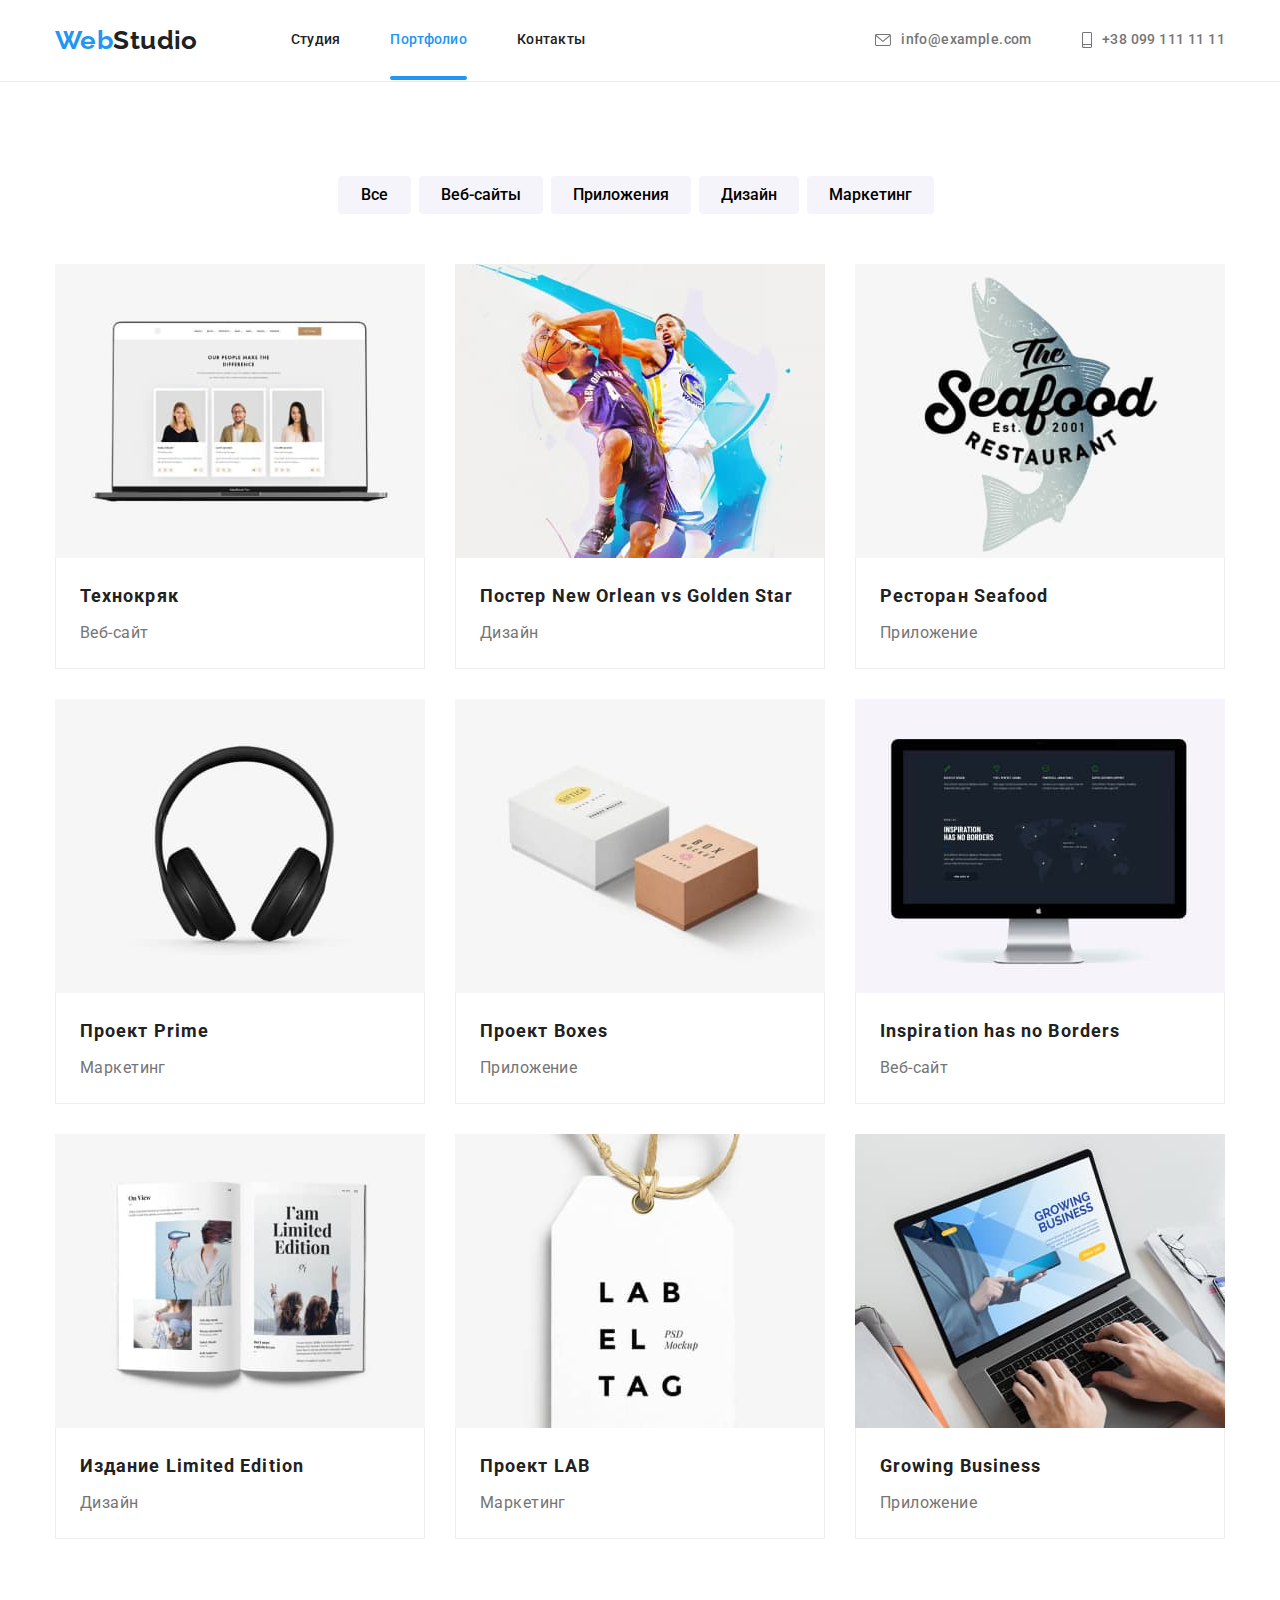
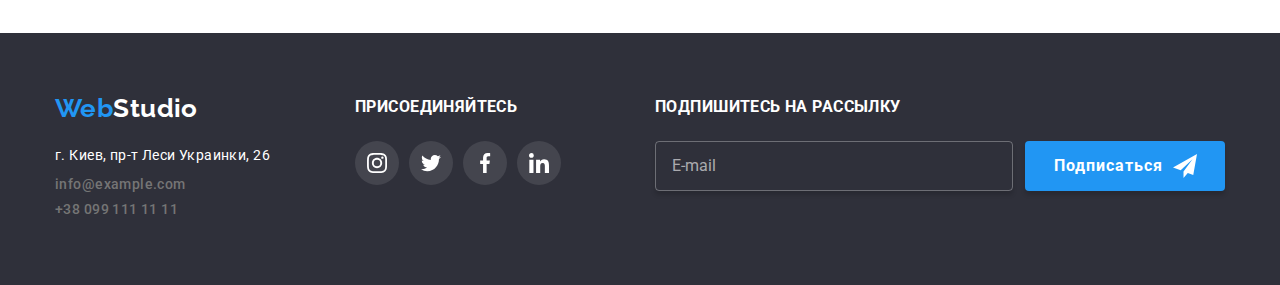
==== portfolio.html @ 18230929 "Initial commit" ====
<!DOCTYPE html>
<html lang="ru">
  <head>
    <meta charset="UTF-8" />
    <meta http-equiv="X-UA-Compatible" content="IE=edge" />
    <meta name="viewport" content="width=device-width, initial-scale=1.0" />
    <title>WebStudiot</title>
    <link rel="preconnect" href="https://fonts.gstatic.com" />
    <link
      href="https://fonts.googleapis.com/css2?family=Raleway:wght@700&family=Roboto:wght@400;500;700;900&display=swap"
      rel="stylesheet"
    />
    <link
      rel="stylesheet"
      href="https://cdnjs.cloudflare.com/ajax/libs/modern-normalize/1.0.0/modern-normalize.min.css"
    />
    <link rel="stylesheet" href="css/style.css" />
  </head>

  <body>
    <header>
      <div class="container nav">
        <a class="link logo" href="./index.html"><span class="logo-color">Web</span>Studio</a>
        <nav class="nav-menu">
          <ul class="list menu-list">
            <li class="menu-item">
              <a class="link" href="./index.html">Студия</a>
            </li>
            <li class="menu-item current">
              <a class="link" href="./portfolio.html">Портфолио</a>
            </li>
            <li class="menu-item">
              <a class="link" href="">Контакты</a>
            </li>
          </ul>
        </nav>
        <ul class="list contact-list">
          <li class="contact-item">
            <a class="link contact-link" href="mailto:info@example.com">
              <svg class="icon" width="16" height="12">
                <use href="./images/icon/icons.svg#icon-mail"></use>
              </svg>
              info@example.com</a
            >
          </li>
          <li class="contact-item">
            <a class="link contact-link" href="tel:+380991111111">
              <svg class="icon" width="10" height="16">
                <use href="./images/icon/icons.svg#icon-tel"></use></svg
              >+38 099 111 11 11</a
            >
          </li>
        </ul>
      </div>
    </header>
    <main>
      <section class="section">
        <div class="container">
          <h1 class="visually-hidden">Портфолио</h1>
          <ul class="list filter">
            <li><button class="filter-button" type="button">Все</button></li>
            <li><button class="filter-button" type="button">Веб-сайты</button></li>
            <li><button class="filter-button" type="button">Приложения</button></li>
            <li><button class="filter-button" type="button">Дизайн</button></li>
            <li><button class="filter-button" type="button">Маркетинг</button></li>
          </ul>

          <ul class="list catalog">
            <li class="catalog-item">
              <a class="link link-item" href="">
                <div class="box">
                  <img class="img-catalog" src="./images/portfolio/img.jpg" alt="Технокряк" width="370" />
                  <div class="overlay">
                    <p>
                      Технокряк это современная площадка распространения коронавируса. Компании используют эту платформу
                      для цифрового шпионажа и атак на защищённые сервера конкурентов.
                    </p>
                  </div>
                </div>
                <div class="border">
                  <h2 class="catalog-title">Технокряк</h2>
                  <p class="catalog-filter">Веб-сайт</p>
                </div>
              </a>
            </li>
            <li class="catalog-item">
              <a class="link link-item" href="">
                <div class="box">
                  <img
                    class="img-catalog"
                    src="./images/portfolio/img-1.jpg"
                    alt="Постер New Orlean vs Golden Star"
                    width="370"
                  />
                  <div class="overlay">
                    <p>
                      Технокряк это современная площадка распространения коронавируса. Компании используют эту платформу
                      для цифрового шпионажа и атак на защищённые сервера конкурентов.
                    </p>
                  </div>
                </div>
                <div class="border">
                  <h2 class="catalog-title">Постер New Orlean vs Golden Star</h2>
                  <p class="catalog-filter">Дизайн</p>
                </div>
              </a>
            </li>
            <li class="catalog-item">
              <a class="link link-item" href="">
                <div class="box">
                  <img class="img-catalog" src="./images/portfolio/img-2.jpg" alt="Ресторан Seafood" width="370" />
                  <div class="overlay">
                    <p>
                      Технокряк это современная площадка распространения коронавируса. Компании используют эту платформу
                      для цифрового шпионажа и атак на защищённые сервера конкурентов.
                    </p>
                  </div>
                </div>
                <div class="border">
                  <h2 class="catalog-title">Ресторан Seafood</h2>
                  <p class="catalog-filter">Приложение</p>
                </div>
              </a>
            </li>
            <li class="catalog-item">
              <a class="link link-item" href="">
                <div class="box">
                  <img class="img-catalog" src="./images/portfolio/img-3.jpg" alt="Проект Prime" width="370" />
                  <div class="overlay">
                    <p>
                      Технокряк это современная площадка распространения коронавируса. Компании используют эту платформу
                      для цифрового шпионажа и атак на защищённые сервера конкурентов.
                    </p>
                  </div>
                </div>
                <div class="border">
                  <h2 class="catalog-title">Проект Prime</h2>
                  <p class="catalog-filter">Маркетинг</p>
                </div>
              </a>
            </li>
            <li class="catalog-item">
              <a class="link link-item" href="">
                <div class="box">
                  <img class="img-catalog" src="./images/portfolio/img-4.jpg" alt="Проект Boxes" width="370" />
                  <div class="overlay">
                    <p>
                      Технокряк это современная площадка распространения коронавируса. Компании используют эту платформу
                      для цифрового шпионажа и атак на защищённые сервера конкурентов.
                    </p>
                  </div>
                </div>
                <div class="border">
                  <h2 class="catalog-title">Проект Boxes</h2>
                  <p class="catalog-filter">Приложение</p>
                </div>
              </a>
            </li>
            <li class="catalog-item">
              <a class="link link-item" href="">
                <div class="box">
                  <img
                    class="img-catalog"
                    src="./images/portfolio/img-5.jpg"
                    alt="Inspiration has no Borders"
                    width="370"
                  />
                  <div class="overlay">
                    <p>
                      Технокряк это современная площадка распространения коронавируса. Компании используют эту платформу
                      для цифрового шпионажа и атак на защищённые сервера конкурентов.
                    </p>
                  </div>
                </div>
                <div class="border">
                  <h2 class="catalog-title">Inspiration has no Borders</h2>
                  <p class="catalog-filter">Веб-сайт</p>
                </div>
              </a>
            </li>
            <li class="catalog-item">
              <a class="link link-item" href="">
                <div class="box">
                  <img
                    class="img-catalog"
                    src="./images/portfolio/img-6.jpg"
                    alt="Издание Limited Edition"
                    width="370"
                  />
                  <div class="overlay">
                    <p>
                      Технокряк это современная площадка распространения коронавируса. Компании используют эту платформу
                      для цифрового шпионажа и атак на защищённые сервера конкурентов.
                    </p>
                  </div>
                </div>
                <div class="border">
                  <h2 class="catalog-title">Издание Limited Edition</h2>
                  <p class="catalog-filter">Дизайн</p>
                </div>
              </a>
            </li>
            <li class="catalog-item">
              <a class="link link-item" href="">
                <div class="box">
                  <img class="img-catalog" src="./images/portfolio/img-7.jpg" alt="Проект LAB" width="370" />
                  <div class="overlay">
                    <p>
                      Технокряк это современная площадка распространения коронавируса. Компании используют эту платформу
                      для цифрового шпионажа и атак на защищённые сервера конкурентов.
                    </p>
                  </div>
                </div>
                <div class="border">
                  <h2 class="catalog-title">Проект LAB</h2>
                  <p class="catalog-filter">Маркетинг</p>
                </div>
              </a>
            </li>
            <li class="catalog-item">
              <a class="link link-item" href="">
                <div class="box">
                  <img class="img-catalog" src="./images/portfolio/img-8.jpg" alt="Growing Business" width="370" />
                  <div class="overlay">
                    <p>
                      Технокряк это современная площадка распространения коронавируса. Компании используют эту платформу
                      для цифрового шпионажа и атак на защищённые сервера конкурентов.
                    </p>
                  </div>
                </div>
                <div class="border">
                  <h2 class="catalog-title">Growing Business</h2>
                  <p class="catalog-filter">Приложение</p>
                </div>
              </a>
            </li>
          </ul>
        </div>
      </section>
    </main>

    <footer>
      <div class="container footer-container">
        <div class="contact">
          <a class="link logo" href="./index.html"><span class="logo-color">Web</span>Studio</a>
          <address>
            <p class="location">г. Киев, пр-т Леси Украинки, 26</p>
            <ul class="list contact-list">
              <li>
                <a class="link contact-link" href="mailto:info@example.com">info@example.com</a>
              </li>
              <li>
                <a class="link contact-link" href="tel:+380991111111">+38 099 111 11 11</a>
              </li>
            </ul>
          </address>
        </div>
        <div class="contact">
          <h3 class="footer-title">Присоединяйтесь</h3>
          <ul class="list social-list">
            <li class="social-item">
              <a class="link social-link" href="" target="_blank" rel="noopener noreferrer">
                <svg class="icon" width="20" height="20">
                  <use href="./images/icon/icons.svg#icon-instagram"></use>
                </svg>
              </a>
            </li>
            <li class="social-item">
              <a class="link social-link" href="" target="_blank" rel="noopener noreferrer">
                <svg class="icon" width="20" height="20">
                  <use href="./images/icon/icons.svg#icon-twitter"></use>
                </svg>
              </a>
            </li>
            <li class="social-item">
              <a class="link social-link" href="" target="_blank" rel="noopener noreferrer">
                <svg class="icon" width="20" height="20">
                  <use href="./images/icon/icons.svg#icon-facebook"></use>
                </svg>
              </a>
            </li>
            <li class="social-item">
              <a class="link social-link" href="" target="_blank" rel="noopener noreferrer">
                <svg class="icon" width="20" height="20">
                  <use href="./images/icon/icons.svg#icon-linkedin"></use>
                </svg>
              </a>
            </li>
          </ul>
        </div>
        <div class="contact">
          <h3 class="footer-title">Подпишитесь на рассылку</h3>
          <div class="contact-form">
            <form class="form-mail">
              <input class="form-field-footer" type="email" name="email" placeholder="E-mail" />
            </form>
            <button class="button" type="submit">
              Подписаться
              <svg class="icon icon-send" width="24" height="24">
                <use href="./images/icon/icons.svg#icon-send"></use>
              </svg>
            </button>
          </div>
        </div>
      </div>
    </footer>
  </body>
</html>
---- css/style.css ----
h1,
h2,
h3,
p,
ul {
  margin: 0;
  padding: 0;
}
:root {
  --main-bg-color: #2f303a;
  --main-text-color: #757575;
  --main-accent-color: #2196f3;
  --main-light-color: #ffffff;
  --bg-light-color: #f5f4fa;

  --primary-letter-spacing: 0.06em;
  --primary-line-height: 1.14;
  --primary--font-weight: 700;
  --secondary--font-weight: 500;
  --transition-time: 250ms;
  --timing-function: cubic-bezier(0.4, 0, 0.2, 1);
}

body {
  font-family: 'Roboto', sans-serif;
  font-weight: normal;
  font-size: 14px;
  line-height: 1.71;
  letter-spacing: 0.03em;
  color: #212121;
}
header {
  border-bottom: 1px solid #ececec;
  padding-top: 25px;
  padding-bottom: 25px;
}
.container {
  width: 1200px;
  margin: 0 auto;
  padding: 0 15px;
}
.link {
  text-decoration: none;
  color: inherit;
}
.list {
  list-style-type: none;
}
.logo {
  font-family: Raleway, sans-serif;
  font-weight: var(--primary--font-weight);
  font-size: 26px;
  line-height: 1.19;
}
.logo-color {
  color: var(--main-accent-color);
}

.nav {
  display: flex;
  align-items: center;
}
.features-list,
.service-list,
.team-list,
.clients-list {
  display: flex;
  flex-wrap: wrap;
}
.menu-list {
  display: flex;
  margin-left: 93px;
  font-weight: var(--secondary--font-weight);
  line-height: var(--primary-line-height);
  letter-spacing: 0.02em;
}
.menu-item {
  margin-right: 50px;
  transition-property: color;
  transition-duration: var(--transition-time);
  transition-timing-function: var(--timing-function);
}
.menu-item:last-child {
  margin-right: 0;
}
.menu-item:hover,
.menu-item:focus {
  color: var(--main-accent-color);
}
.current {
  position: relative;
  color: var(--main-accent-color);
}
.current::after {
  position: absolute;
  bottom: -32px;
  content: '';
  display: block;
  background-color: var(--main-accent-color);
  border-radius: 2px;
  height: 4px;
  width: 100%;
}
header .contact-list {
  display: flex;
  margin-left: auto;
}
.contact-item:first-child {
  margin-left: 0;
}
.icon {
  transition-property: fill;
  transition-duration: var(--transition-time);
  transition-timing-function: var(--timing-function);
}
.contact-list .icon {
  fill: var(--main-text-color);
  margin-right: 10px;
}
.contact-link:hover .icon,
.contact-link:focus .icon {
  fill: var(--main-accent-color);
}

.contact-item {
  margin-left: 50px;
}
.contact-item:first-child {
  margin-left: 0;
}

.contact-list {
  font-weight: var(--secondary--font-weight);
  line-height: var(--primary-line-height);
}

.contact-link {
  display: flex;
  align-items: center;
  color: var(--main-text-color);
  transition-property: color;
  transition-duration: var(--transition-time);
  transition-timing-function: var(--timing-function);
}
.contact-link:hover,
.contact-link:focus {
  color: var(--main-accent-color);
}

.section {
  padding-top: 94px;
  padding-bottom: 94px;
}

.banner {
  max-width: 1600px;
  height: 600px;
  text-align: center;
  display: flex;
  align-items: center;
  margin: auto;
  background-color: #c4c4c4;
  background-image: linear-gradient(to right, rgba(47, 48, 58, 0.4), rgba(47, 48, 58, 0.4)), url(../images/img.jpg);
  background-repeat: no-repeat;
  background-position: top, left;
}
.banner-title {
  font-weight: 900;
  font-size: 44px;
  line-height: 1.36;
  letter-spacing: var(--primary-letter-spacing);
  text-transform: uppercase;
  color: var(--main-light-color);
}

.button {
  cursor: pointer;
  font-family: inherit;
  font-weight: var(--primary--font-weight);
  font-size: 16px;
  line-height: 1.87;
  letter-spacing: var(--primary-letter-spacing);
  color: var(--main-light-color);
  background-color: var(--main-accent-color);
  border-radius: 4px;
  border: none;
  box-shadow: 0px 4px 4px rgba(0, 0, 0, 0.15);
  transition-property: background-color;
  transition-duration: var(--transition-time);
  transition-timing-function: var(--timing-function);
}
.banner .button {
  margin-top: 30px;
  padding: 10px 32px;
}
.button:hover,
.button:focus {
  background-color: #188ce8;
}

.visually-hidden {
  position: absolute !important;
  clip: rect(1px 1px 1px 1px);
  clip: rect(1px, 1px, 1px, 1px);
  padding: 0 !important;
  border: 0 !important;
  height: 1px !important;
  width: 1px !important;
  overflow: hidden;
}
.features-list {
  margin-left: -30px;
  margin-top: -30px;
}
.feature-item {
  margin-left: 30px;
  margin-top: 30px;
  flex-basis: calc((100% - 4 * 30px) / 4);
}
.icon-bg {
  background-color: var(--bg-light-color);
  margin-bottom: 30px;
  padding: 25px 100px;
}
.feature-title {
  font-weight: var(--primary--font-weight);
  line-height: var(--primary-line-height);
  text-transform: uppercase;
  padding-bottom: 10px;
}
.feature-text {
  color: var(--main-text-color);
}
.title {
  text-align: center;
  font-weight: var(--primary--font-weight);
  font-size: 36px;
  line-height: 1.16;
  margin-bottom: 50px;
}

.service-list {
  margin-left: -30px;
  margin-top: -50px;
}
.service-item {
  position: relative;
  margin-left: 30px;
  margin-top: 50px;
  flex-basis: calc((100% - 3 * 30px) / 3);
}
.img-service {
  display: block;
}
.bg-title {
  position: absolute;
  bottom: 0;
  left: 0;
  background-color: rgba(47, 48, 58, 0.8);
  width: 100%;
  color: var(--main-light-color);
  text-align: center;
  padding: 27px 0;
  text-transform: uppercase;
}
.team {
  background-color: var(--bg-light-color);
}

.team-list {
  font-size: 16px;
  line-height: 1.18;
  text-align: center;
  margin-left: -30px;
  margin-top: -50px;
}
.team-item {
  background-color: var(--main-light-color);
  margin-left: 30px;
  margin-top: 50px;
  flex-basis: calc((100% - 4 * 30px) / 4);
}
.social-list {
  display: inline-flex;
  padding-bottom: 30px;
}
.social-item:not(:last-child) {
  margin-right: 10px;
}
.social-link {
  display: flex;
  justify-content: center;
  align-items: center;
  width: 44px;
  height: 44px;
  background: rgba(255, 255, 255, 0.1);
  border-radius: 50%;
  transition-property: background-color;
  transition-duration: var(--transition-time);
  transition-timing-function: var(--timing-function);
}
.social-link:hover,
.social-link:focus {
  background-color: var(--main-accent-color);
}
.social-link:hover .icon,
.social-link:focus .icon {
  fill: var(--main-light-color);
}
.shadow {
  box-shadow: 0px 1px 3px rgb(0 0 0 / 12%), 0px 1px 1px rgb(0 0 0 / 14%), 0px 2px 1px rgb(0 0 0 / 20%);
  border-radius: 0px 0px 4px 4px;
}
.team-item-title {
  font-weight: var(--secondary--font-weight);
  padding-bottom: 10px;
  padding-top: 30px;
}
.team-item-position {
  color: var(--main-text-color);
  padding-bottom: 30px;
}
.clients-list {
  margin-left: -30px;
  margin-top: -50px;
}
.clients-item {
  margin-left: 30px;
  margin-top: 50px;
  flex-basis: calc((100% - 6 * 30px) / 6);
}
.icon {
  fill: #afb1b8;
}
.clients-link {
  display: flex;
  align-items: center;
  justify-content: center;
  height: 90px;
  border: 1px solid #afb1b8;
  border-radius: 4px;
  transition-property: border;
  transition-duration: var(--transition-time);
  transition-timing-function: var(--timing-function);
}
.clients-link:hover,
.clients-link:focus {
  border: 1px solid var(--main-accent-color);
}
.clients-link:hover .icon,
.clients-link:focus .icon {
  fill: var(--main-accent-color);
}
footer {
  background-color: var(--main-bg-color);
  height: 252px;
  padding-top: 60px;
}
.footer-container {
  display: flex;
  justify-content: space-between;
}
.contact {
  flex-basis: calc((50% - 45px) / 2);
}
.contact:last-child {
  flex-basis: calc(50% - 15px);
}
footer .logo {
  color: var(--main-light-color);
}
footer .contact-link {
  margin-bottom: 9px;
}

address {
  font-style: normal;
  padding-top: 20px;
}
footer .icon {
  fill: var(--main-light-color);
}
.location {
  color: var(--main-light-color);
  padding-bottom: 9px;
}
.footer-title {
  margin-bottom: 20px;
  text-transform: uppercase;
  color: var(--main-light-color);
}
.contact-form {
  display: flex;
}
.form-mail {
  margin-right: 12px;
}
.form-field-footer {
  padding-left: 16px;
  width: 358px;
  height: 50px;
  color: var(--main-light-color);
  border: 1px solid rgba(255, 255, 255, 0.3);
  box-shadow: 0px 4px 4px rgba(0, 0, 0, 0.15);
  border-radius: 4px;
  background-color: transparent;
  transition-property: border;
  transition-duration: var(--transition-time);
  transition-timing-function: var(--timing-function);
}
.form-field-footer::placeholder {
  font-size: 16px;
  line-height: 1.25;
  color: rgba(255, 255, 255, 0.6);
}
.form-field-footer:-webkit-autofill,
.form-field-footer:-webkit-autofill:hover,
.form-field-footer:-webkit-autofill:focus {
  -webkit-text-fill-color: var(--main-light-color);
  -webkit-box-shadow: 0 0 0px 1000px var(--main-bg-color) inset;
}
.contact .button {
  padding: 10px 28px 10px 29px;
  display: flex;
  justify-content: center;
  align-items: center;
}
.icon-send {
  margin-left: 10px;
}
.filter {
  display: flex;
  justify-content: center;
  margin-bottom: 50px;
}
.filter-button {
  font-weight: var(--secondary--font-weight);
  font-size: 16px;
  line-height: 1.62;
  text-align: center;
  background-color: var(--bg-light-color);
  border-radius: 4px;
  border: none;
  margin-right: 8px;
  min-width: 73px;
  padding: 6px 22px;
  transition-property: background-color, color, box-shadow;
  transition-duration: var(--transition-time);
  transition-timing-function: var(--timing-function);
}
.filter-button:hover,
.filter-button:focus {
  background-color: var(--main-accent-color);
  color: var(--main-light-color);
  box-shadow: 0px 3px 1px rgba(0, 0, 0, 0.1), 0px 1px 2px rgba(0, 0, 0, 0.08), 0px 2px 2px rgba(0, 0, 0, 0.12);
}

.catalog {
  display: flex;
  flex-wrap: wrap;
  margin-left: -30px;
  margin-top: -30px;
}
.catalog-item {
  margin-left: 30px;
  margin-top: 30px;
  flex-basis: calc((100% - 3 * 30px) / 3);
  transition-property: box-shadow;
  transition-duration: var(--transition-time);
  transition-timing-function: var(--timing-function);
}
.catalog-item:hover,
.catalog-item:focus {
  box-shadow: 0px 1px 1px rgba(0, 0, 0, 0.12), 0px 4px 4px rgba(0, 0, 0, 0), 1px 4px 6px rgba(0, 0, 0, 0.16);
}

.img-catalog {
  display: block;
  max-width: 100%;
  height: auto;
}
.border {
  border-right: 1px solid #eeeeee;
  border-bottom: 1px solid #eeeeee;
  border-left: 1px solid #eeeeee;
  padding-left: 24px;
  padding-right: 24px;
  background-color: var(--main-light-color);
}
.catalog-title {
  font-weight: var(--primary--font-weight);
  font-size: 18px;
  line-height: 2;
  letter-spacing: var(--primary-letter-spacing);
  padding-top: 20px;
  padding-bottom: 4px;
}
.catalog-filter {
  font-weight: normal;
  font-size: 16px;
  line-height: 1.87;
  color: var(--main-text-color);
  padding-bottom: 20px;
}
.box {
  position: relative;
  overflow: hidden;
}
.overlay {
  position: absolute;
  bottom: 0;
  left: 0;
  width: 100%;
  height: 100%;
  font-size: 18px;
  line-height: 1.55;
  color: var(--bg-light-color);
  background-color: rgba(33, 150, 243, 0.9);
  padding: 63px 24px;
  transform: translateY(100%);
  transition-property: opacity, transform;
  transition-duration: var(--transition-time);
  transition-timing-function: var(--timing-function);
}

.link-item:hover .overlay,
.link-item:focus .overlay {
  transform: translateY(0);
}
.is-hidden {
  visibility: inherit;
  opacity: 0;
  pointer-events: none;
  transition-property: opacity;
  transition-duration: var(--transition-time);
  transition-timing-function: var(--timing-function);
}
.backdrop {
  position: fixed;
  top: 0;
  left: 0;
  width: 100%;
  height: 100%;
  background-color: rgba(0, 0, 0, 0.2);
}
.modal {
  position: absolute;
  top: 50%;
  left: 50%;
  transform: scale(1) translate(-50%, -50%);
  width: 528px;
  height: 581px;
  padding-left: 40px;
  padding-top: 40px;
  padding-right: 40px;
  background-color: var(--main-light-color);
  box-shadow: 0px 1px 3px rgba(0, 0, 0, 0.12), 0px 1px 1px rgba(0, 0, 0, 0.14), 0px 2px 1px rgba(0, 0, 0, 0.2);
  border-radius: 4px;
  transition-duration: var(--transition-time);
}
.btn-close {
  position: absolute;
  top: 8px;
  right: 8px;
  display: flex;
  justify-content: center;
  align-items: center;
  width: 30px;
  height: 30px;
  border-radius: 50%;
  border: 1px solid rgba(0, 0, 0, 0.1);
  background-color: var(--main-light-color);
  transition-property: fill;
  transition-duration: var(--transition-time);
  transition-timing-function: var(--timing-function);
}
.btn-close .icon {
  fill: #000000;
}
.btn-close:hover .icon,
.btn-close:focus .icon {
  fill: var(--main-accent-color);
}
.is-hidden .modal {
  transform: scale(0);
}
.modal-title {
  font-weight: var(--primary--font-weight);
  font-size: 20px;
  line-height: 1.15;
  text-align: center;
  margin-bottom: 12px;
}
.form-field {
  width: 100%;
  height: 40px;
  padding-left: 35px;
  border: 1px solid rgba(33, 33, 33, 0.2);
  border-radius: 4px;
  transition-property: border;
  transition-duration: var(--transition-time);
  transition-timing-function: var(--timing-function);
}
.form-field:focus,
.form-field-footer:focus,
.form-message:focus {
  outline: none;
  border: 1px solid var(--main-accent-color);
}

.form-field:-webkit-autofill,
.form-field:-webkit-autofill:hover,
.form-field:-webkit-autofill:focus {
  -webkit-text-fill-color: #000000;
  -webkit-box-shadow: 0 0 0px 1000px var(--main-light-color) inset;
}
.form-message {
  padding: 12px 16px;
  resize: none;
  width: 100%;
  border: 1px solid rgba(33, 33, 33, 0.2);
  border-radius: 4px;
  transition-property: border;
  transition-duration: var(--transition-time);
  transition-timing-function: var(--timing-function);
}
.form-message::placeholder {
  font-size: 14px;
  line-height: var(--primary-line-height);
  letter-spacing: 0.01em;
  color: rgba(117, 117, 117, 0.5);
}
.form-label {
  position: relative;
  font-size: 12px;
  line-height: 1.16;
  letter-spacing: 0.01em;
  color: var(--main-text-color);
  margin-bottom: 10px;
}

.modal-icon {
  position: absolute;
  top: 50%;
  left: 12px;
  transform: translatey(-50%);
}
.form-field:focus + .modal-icon {
  fill: var(--main-accent-color);
}
.modal .button {
  position: relative;
  padding: 10px 55px;
  top: 30px;
  left: 50%;
  transform: translateX(-50%);
}
.checkbox {
  -webkit-appearance: none;
  appearance: none;
}
.icon-check {
  display: inline-block;
  width: 16px;
  height: 15px;
  border: 2px solid #212121;
  border-radius: 4px;
  margin-top: 25px;
  margin-right: 8.36px;
}
.checkbox:checked + .icon-check {
  background-color: var(--main-accent-color);
  background-image: url(../images/icon/icon-check.svg);
  background-size: contain;
  background-origin: border-box;
  border-color: var(--main-accent-color);
}
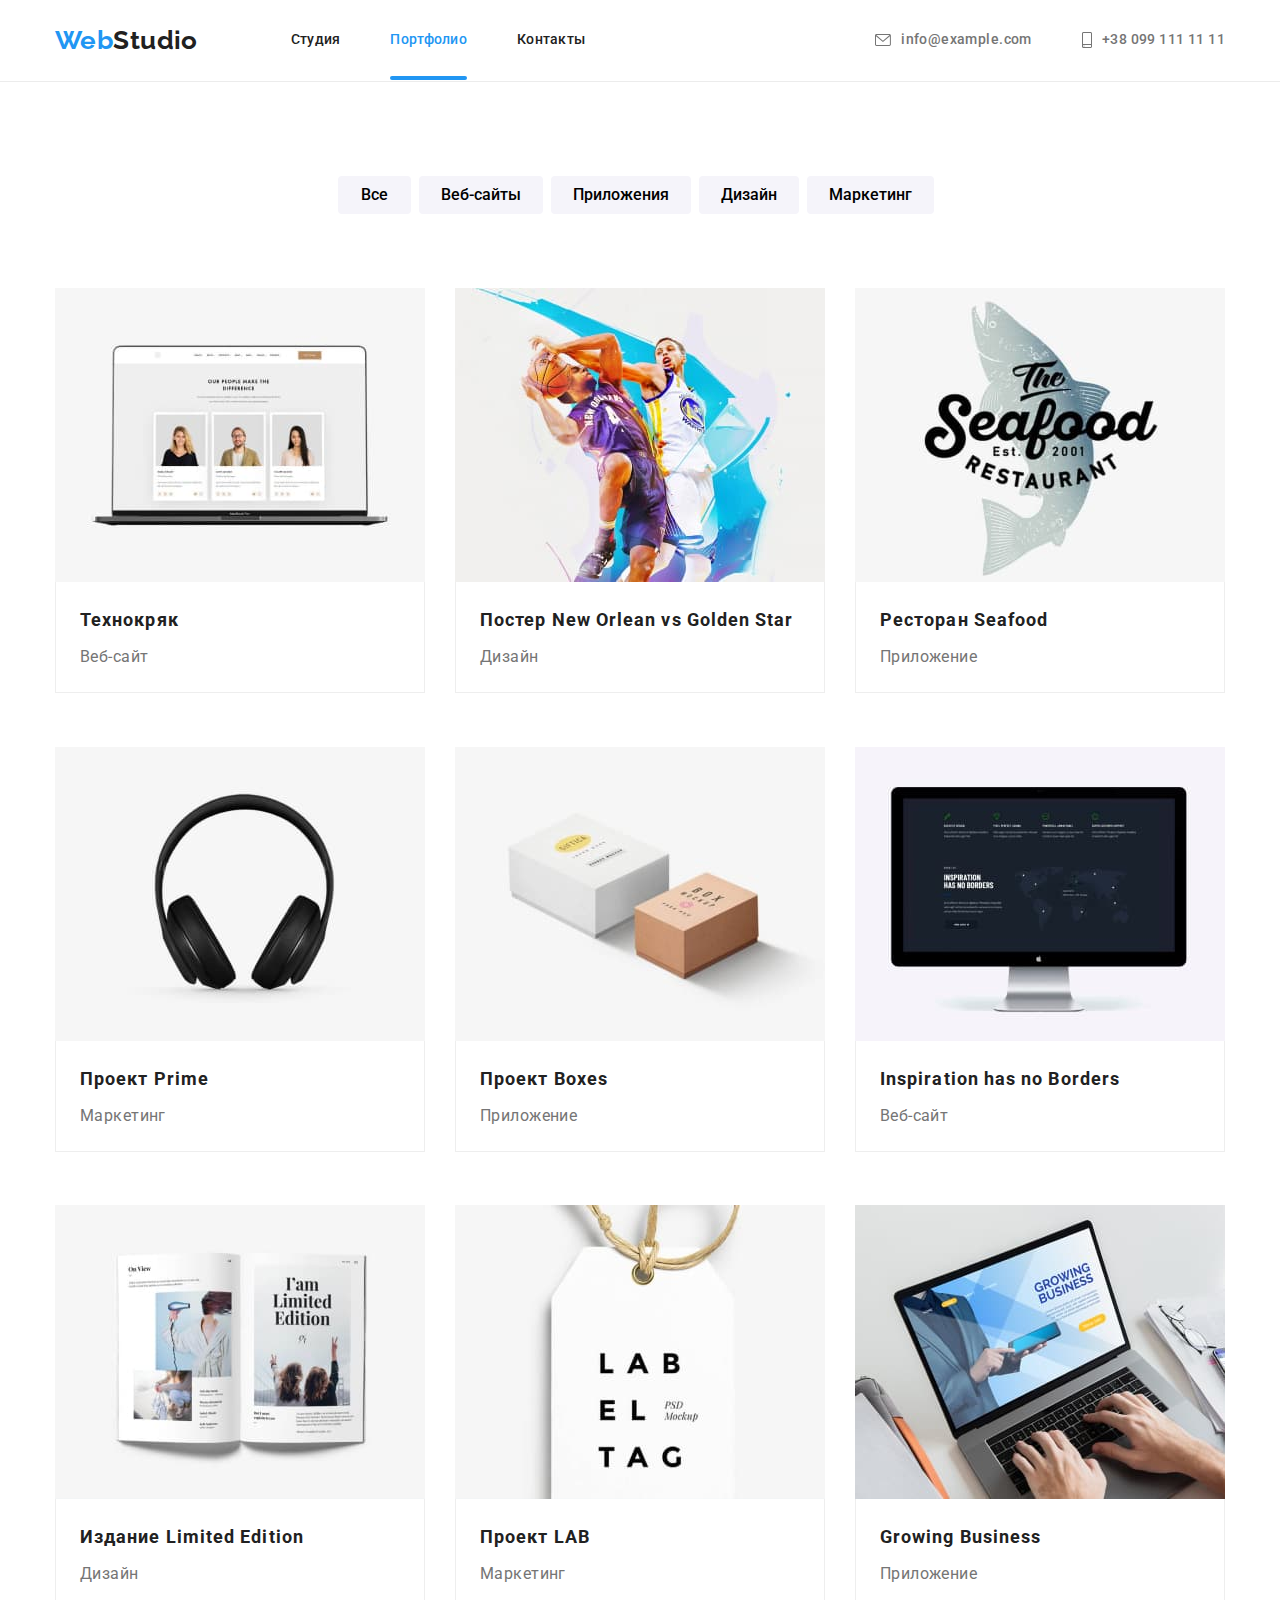
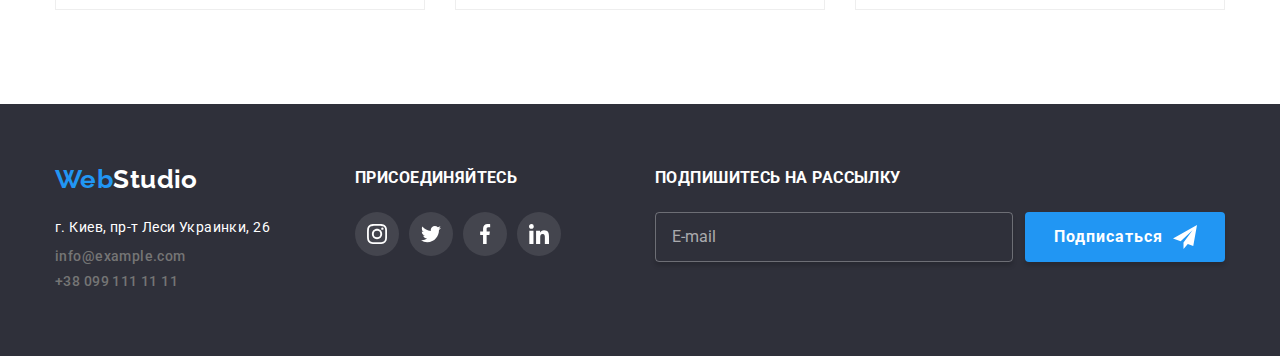
==== commit 6f9818cc: "БЭМ" ====
--- a/portfolio.html
+++ b/portfolio.html
@@ -18,34 +18,34 @@
   </head>
 
   <body>
-    <header>
-      <div class="container nav">
-        <a class="link logo" href="./index.html"><span class="logo-color">Web</span>Studio</a>
-        <nav class="nav-menu">
-          <ul class="list menu-list">
-            <li class="menu-item">
+    <header class="header">
+      <div class="container header__container">
+        <a class="link logo" href="./index.html"><span class="logo__color">Web</span>Studio</a>
+        <nav>
+          <ul class="list menu">
+            <li class="menu__item">
               <a class="link" href="./index.html">Студия</a>
             </li>
-            <li class="menu-item current">
+            <li class="menu__item menu__item--current">
               <a class="link" href="./portfolio.html">Портфолио</a>
             </li>
-            <li class="menu-item">
+            <li class="menu__item">
               <a class="link" href="">Контакты</a>
             </li>
           </ul>
         </nav>
-        <ul class="list contact-list">
-          <li class="contact-item">
-            <a class="link contact-link" href="mailto:info@example.com">
-              <svg class="icon" width="16" height="12">
+        <ul class="list contact header__contact">
+          <li class="contact__item">
+            <a class="link contact__link" href="mailto:info@example.com">
+              <svg class="icon contact__icon" width="16" height="12">
                 <use href="./images/icon/icons.svg#icon-mail"></use>
               </svg>
               info@example.com</a
             >
           </li>
-          <li class="contact-item">
-            <a class="link contact-link" href="tel:+380991111111">
-              <svg class="icon" width="10" height="16">
+          <li class="contact__item">
+            <a class="link contact__link" href="tel:+380991111111">
+              <svg class="icon contact__icon" width="10" height="16">
                 <use href="./images/icon/icons.svg#icon-tel"></use></svg
               >+38 099 111 11 11</a
             >
@@ -58,179 +58,180 @@
         <div class="container">
           <h1 class="visually-hidden">Портфолио</h1>
           <ul class="list filter">
-            <li><button class="filter-button" type="button">Все</button></li>
-            <li><button class="filter-button" type="button">Веб-сайты</button></li>
-            <li><button class="filter-button" type="button">Приложения</button></li>
-            <li><button class="filter-button" type="button">Дизайн</button></li>
-            <li><button class="filter-button" type="button">Маркетинг</button></li>
+            <li><button class="filter__button" type="button">Все</button></li>
+            <li><button class="filter__button" type="button">Веб-сайты</button></li>
+            <li><button class="filter__button" type="button">Приложения</button></li>
+            <li><button class="filter__button" type="button">Дизайн</button></li>
+            <li><button class="filter__button" type="button">Маркетинг</button></li>
           </ul>
 
           <ul class="list catalog">
-            <li class="catalog-item">
-              <a class="link link-item" href="">
-                <div class="box">
-                  <img class="img-catalog" src="./images/portfolio/img.jpg" alt="Технокряк" width="370" />
-                  <div class="overlay">
-                    <p>
-                      Технокряк это современная площадка распространения коронавируса. Компании используют эту платформу
-                      для цифрового шпионажа и атак на защищённые сервера конкурентов.
-                    </p>
-                  </div>
-                </div>
-                <div class="border">
-                  <h2 class="catalog-title">Технокряк</h2>
-                  <p class="catalog-filter">Веб-сайт</p>
-                </div>
-              </a>
-            </li>
-            <li class="catalog-item">
-              <a class="link link-item" href="">
-                <div class="box">
+            <li class="catalog__item">
+              <a class="link catalog__item" href="">
+                <div class="catalog__box">
+                  <img class="catalog__images" src="./images/portfolio/img.jpg" alt="Технокряк" width="370" />
+                  <div class="catalog__overlay">
+                    <p>
+                      Технокряк это современная площадка распространения коронавируса. Компании используют эту платформу
+                      для цифрового шпионажа и атак на защищённые сервера конкурентов.
+                    </p>
+                  </div>
+                </div>
+                <div class="catalog__border">
+                  <h2 class="catalog__title">Технокряк</h2>
+                  <p class="catalog__filter">Веб-сайт</p>
+                </div>
+              </a>
+            </li>
+
+            <li class="catalog__item">
+              <a class="link catalog__item" href="">
+                <div class="catalog__box">
                   <img
-                    class="img-catalog"
+                    class="catalog__images"
                     src="./images/portfolio/img-1.jpg"
                     alt="Постер New Orlean vs Golden Star"
                     width="370"
                   />
-                  <div class="overlay">
-                    <p>
-                      Технокряк это современная площадка распространения коронавируса. Компании используют эту платформу
-                      для цифрового шпионажа и атак на защищённые сервера конкурентов.
-                    </p>
-                  </div>
-                </div>
-                <div class="border">
-                  <h2 class="catalog-title">Постер New Orlean vs Golden Star</h2>
-                  <p class="catalog-filter">Дизайн</p>
-                </div>
-              </a>
-            </li>
-            <li class="catalog-item">
-              <a class="link link-item" href="">
-                <div class="box">
-                  <img class="img-catalog" src="./images/portfolio/img-2.jpg" alt="Ресторан Seafood" width="370" />
-                  <div class="overlay">
-                    <p>
-                      Технокряк это современная площадка распространения коронавируса. Компании используют эту платформу
-                      для цифрового шпионажа и атак на защищённые сервера конкурентов.
-                    </p>
-                  </div>
-                </div>
-                <div class="border">
-                  <h2 class="catalog-title">Ресторан Seafood</h2>
-                  <p class="catalog-filter">Приложение</p>
-                </div>
-              </a>
-            </li>
-            <li class="catalog-item">
-              <a class="link link-item" href="">
-                <div class="box">
-                  <img class="img-catalog" src="./images/portfolio/img-3.jpg" alt="Проект Prime" width="370" />
-                  <div class="overlay">
-                    <p>
-                      Технокряк это современная площадка распространения коронавируса. Компании используют эту платформу
-                      для цифрового шпионажа и атак на защищённые сервера конкурентов.
-                    </p>
-                  </div>
-                </div>
-                <div class="border">
-                  <h2 class="catalog-title">Проект Prime</h2>
-                  <p class="catalog-filter">Маркетинг</p>
-                </div>
-              </a>
-            </li>
-            <li class="catalog-item">
-              <a class="link link-item" href="">
-                <div class="box">
-                  <img class="img-catalog" src="./images/portfolio/img-4.jpg" alt="Проект Boxes" width="370" />
-                  <div class="overlay">
-                    <p>
-                      Технокряк это современная площадка распространения коронавируса. Компании используют эту платформу
-                      для цифрового шпионажа и атак на защищённые сервера конкурентов.
-                    </p>
-                  </div>
-                </div>
-                <div class="border">
-                  <h2 class="catalog-title">Проект Boxes</h2>
-                  <p class="catalog-filter">Приложение</p>
-                </div>
-              </a>
-            </li>
-            <li class="catalog-item">
-              <a class="link link-item" href="">
-                <div class="box">
+                  <div class="catalog__overlay">
+                    <p>
+                      Технокряк это современная площадка распространения коронавируса. Компании используют эту платформу
+                      для цифрового шпионажа и атак на защищённые сервера конкурентов.
+                    </p>
+                  </div>
+                </div>
+                <div class="catalog__border">
+                  <h2 class="catalog__title">Постер New Orlean vs Golden Star</h2>
+                  <p class="catalog__filter">Дизайн</p>
+                </div>
+              </a>
+            </li>
+            <li class="catalog__item">
+              <a class="link catalog__item" href="">
+                <div class="catalog__box">
+                  <img class="catalog__images" src="./images/portfolio/img-2.jpg" alt="Ресторан Seafood" width="370" />
+                  <div class="catalog__overlay">
+                    <p>
+                      Технокряк это современная площадка распространения коронавируса. Компании используют эту платформу
+                      для цифрового шпионажа и атак на защищённые сервера конкурентов.
+                    </p>
+                  </div>
+                </div>
+                <div class="catalog__border">
+                  <h2 class="catalog__title">Ресторан Seafood</h2>
+                  <p class="catalog__filter">Приложение</p>
+                </div>
+              </a>
+            </li>
+            <li class="catalog__item">
+              <a class="link catalog__item" href="">
+                <div class="catalog__box">
+                  <img class="catalog__images" src="./images/portfolio/img-3.jpg" alt="Проект Prime" width="370" />
+                  <div class="catalog__overlay">
+                    <p>
+                      Технокряк это современная площадка распространения коронавируса. Компании используют эту платформу
+                      для цифрового шпионажа и атак на защищённые сервера конкурентов.
+                    </p>
+                  </div>
+                </div>
+                <div class="catalog__border">
+                  <h2 class="catalog__title">Проект Prime</h2>
+                  <p class="catalog__filter">Маркетинг</p>
+                </div>
+              </a>
+            </li>
+            <li class="catalog__item">
+              <a class="link catalog__item" href="">
+                <div class="catalog__box">
+                  <img class="catalog__images" src="./images/portfolio/img-4.jpg" alt="Проект Boxes" width="370" />
+                  <div class="catalog__overlay">
+                    <p>
+                      Технокряк это современная площадка распространения коронавируса. Компании используют эту платформу
+                      для цифрового шпионажа и атак на защищённые сервера конкурентов.
+                    </p>
+                  </div>
+                </div>
+                <div class="catalog__border">
+                  <h2 class="catalog__title">Проект Boxes</h2>
+                  <p class="catalog__filter">Приложение</p>
+                </div>
+              </a>
+            </li>
+            <li class="catalog__item">
+              <a class="link catalog__item" href="">
+                <div class="catalog__box">
                   <img
-                    class="img-catalog"
+                    class="catalog__images"
                     src="./images/portfolio/img-5.jpg"
                     alt="Inspiration has no Borders"
                     width="370"
                   />
-                  <div class="overlay">
-                    <p>
-                      Технокряк это современная площадка распространения коронавируса. Компании используют эту платформу
-                      для цифрового шпионажа и атак на защищённые сервера конкурентов.
-                    </p>
-                  </div>
-                </div>
-                <div class="border">
-                  <h2 class="catalog-title">Inspiration has no Borders</h2>
-                  <p class="catalog-filter">Веб-сайт</p>
-                </div>
-              </a>
-            </li>
-            <li class="catalog-item">
-              <a class="link link-item" href="">
-                <div class="box">
+                  <div class="catalog__overlay">
+                    <p>
+                      Технокряк это современная площадка распространения коронавируса. Компании используют эту платформу
+                      для цифрового шпионажа и атак на защищённые сервера конкурентов.
+                    </p>
+                  </div>
+                </div>
+                <div class="catalog__border">
+                  <h2 class="catalog__title">Inspiration has no Borders</h2>
+                  <p class="catalog__filter">Веб-сайт</p>
+                </div>
+              </a>
+            </li>
+            <li class="catalog__item">
+              <a class="link catalog__item" href="">
+                <div class="catalog__box">
                   <img
-                    class="img-catalog"
+                    class="catalog__images"
                     src="./images/portfolio/img-6.jpg"
                     alt="Издание Limited Edition"
                     width="370"
                   />
-                  <div class="overlay">
-                    <p>
-                      Технокряк это современная площадка распространения коронавируса. Компании используют эту платформу
-                      для цифрового шпионажа и атак на защищённые сервера конкурентов.
-                    </p>
-                  </div>
-                </div>
-                <div class="border">
-                  <h2 class="catalog-title">Издание Limited Edition</h2>
-                  <p class="catalog-filter">Дизайн</p>
-                </div>
-              </a>
-            </li>
-            <li class="catalog-item">
-              <a class="link link-item" href="">
-                <div class="box">
-                  <img class="img-catalog" src="./images/portfolio/img-7.jpg" alt="Проект LAB" width="370" />
-                  <div class="overlay">
-                    <p>
-                      Технокряк это современная площадка распространения коронавируса. Компании используют эту платформу
-                      для цифрового шпионажа и атак на защищённые сервера конкурентов.
-                    </p>
-                  </div>
-                </div>
-                <div class="border">
-                  <h2 class="catalog-title">Проект LAB</h2>
-                  <p class="catalog-filter">Маркетинг</p>
-                </div>
-              </a>
-            </li>
-            <li class="catalog-item">
-              <a class="link link-item" href="">
-                <div class="box">
-                  <img class="img-catalog" src="./images/portfolio/img-8.jpg" alt="Growing Business" width="370" />
-                  <div class="overlay">
-                    <p>
-                      Технокряк это современная площадка распространения коронавируса. Компании используют эту платформу
-                      для цифрового шпионажа и атак на защищённые сервера конкурентов.
-                    </p>
-                  </div>
-                </div>
-                <div class="border">
-                  <h2 class="catalog-title">Growing Business</h2>
-                  <p class="catalog-filter">Приложение</p>
+                  <div class="catalog__overlay">
+                    <p>
+                      Технокряк это современная площадка распространения коронавируса. Компании используют эту платформу
+                      для цифрового шпионажа и атак на защищённые сервера конкурентов.
+                    </p>
+                  </div>
+                </div>
+                <div class="catalog__border">
+                  <h2 class="catalog__title">Издание Limited Edition</h2>
+                  <p class="catalog__filter">Дизайн</p>
+                </div>
+              </a>
+            </li>
+            <li class="catalog__item">
+              <a class="link catalog__item" href="">
+                <div class="catalog__box">
+                  <img class="catalog__images" src="./images/portfolio/img-7.jpg" alt="Проект LAB" width="370" />
+                  <div class="catalog__overlay">
+                    <p>
+                      Технокряк это современная площадка распространения коронавируса. Компании используют эту платформу
+                      для цифрового шпионажа и атак на защищённые сервера конкурентов.
+                    </p>
+                  </div>
+                </div>
+                <div class="catalog__border">
+                  <h2 class="catalog__title">Проект LAB</h2>
+                  <p class="catalog__filter">Маркетинг</p>
+                </div>
+              </a>
+            </li>
+            <li class="catalog__item">
+              <a class="link catalog__item" href="">
+                <div class="catalog__box">
+                  <img class="catalog__images" src="./images/portfolio/img-8.jpg" alt="Growing Business" width="370" />
+                  <div class="catalog__overlay">
+                    <p>
+                      Технокряк это современная площадка распространения коронавируса. Компании используют эту платформу
+                      для цифрового шпионажа и атак на защищённые сервера конкурентов.
+                    </p>
+                  </div>
+                </div>
+                <div class="catalog__border">
+                  <h2 class="catalog__title">Growing Business</h2>
+                  <p class="catalog__filter">Приложение</p>
                 </div>
               </a>
             </li>
@@ -239,64 +240,64 @@
       </section>
     </main>
 
-    <footer>
-      <div class="container footer-container">
-        <div class="contact">
-          <a class="link logo" href="./index.html"><span class="logo-color">Web</span>Studio</a>
-          <address>
-            <p class="location">г. Киев, пр-т Леси Украинки, 26</p>
-            <ul class="list contact-list">
+    <footer class="footer">
+      <div class="container footer__container">
+        <div class="footer__block">
+          <a class="link logo footer__logo" href="./index.html"><span class="logo__color">Web</span>Studio</a>
+          <address class="footer__address">
+            <p class="footer__location">г. Киев, пр-т Леси Украинки, 26</p>
+            <ul class="list contact footer__contact">
               <li>
-                <a class="link contact-link" href="mailto:info@example.com">info@example.com</a>
+                <a class="link contact__link contact__link--indent" href="mailto:info@example.com">info@example.com</a>
               </li>
               <li>
-                <a class="link contact-link" href="tel:+380991111111">+38 099 111 11 11</a>
+                <a class="link contact__link" href="tel:+380991111111">+38 099 111 11 11</a>
               </li>
             </ul>
           </address>
         </div>
-        <div class="contact">
-          <h3 class="footer-title">Присоединяйтесь</h3>
-          <ul class="list social-list">
-            <li class="social-item">
-              <a class="link social-link" href="" target="_blank" rel="noopener noreferrer">
-                <svg class="icon" width="20" height="20">
+        <div class="footer__block">
+          <h3 class="footer__title">Присоединяйтесь</h3>
+          <ul class="list social-icons">
+            <li class="social-icons__item">
+              <a class="link social-icons__link" href="" target="_blank" rel="noopener noreferrer">
+                <svg class="icon footer__icon" width="20" height="20">
                   <use href="./images/icon/icons.svg#icon-instagram"></use>
                 </svg>
               </a>
             </li>
-            <li class="social-item">
-              <a class="link social-link" href="" target="_blank" rel="noopener noreferrer">
-                <svg class="icon" width="20" height="20">
+            <li class="social-icons__item">
+              <a class="link social-icons__link" href="" target="_blank" rel="noopener noreferrer">
+                <svg class="icon footer__icon" width="20" height="20">
                   <use href="./images/icon/icons.svg#icon-twitter"></use>
                 </svg>
               </a>
             </li>
-            <li class="social-item">
-              <a class="link social-link" href="" target="_blank" rel="noopener noreferrer">
-                <svg class="icon" width="20" height="20">
+            <li class="social-icons__item">
+              <a class="link social-icons__link" href="" target="_blank" rel="noopener noreferrer">
+                <svg class="icon footer__icon" width="20" height="20">
                   <use href="./images/icon/icons.svg#icon-facebook"></use>
                 </svg>
               </a>
             </li>
-            <li class="social-item">
-              <a class="link social-link" href="" target="_blank" rel="noopener noreferrer">
-                <svg class="icon" width="20" height="20">
+            <li class="social-icons__item">
+              <a class="link social-icons__link" href="" target="_blank" rel="noopener noreferrer">
+                <svg class="icon footer__icon" width="20" height="20">
                   <use href="./images/icon/icons.svg#icon-linkedin"></use>
                 </svg>
               </a>
             </li>
           </ul>
         </div>
-        <div class="contact">
-          <h3 class="footer-title">Подпишитесь на рассылку</h3>
+        <div class="footer__block">
+          <h3 class="footer__title">Подпишитесь на рассылку</h3>
           <div class="contact-form">
-            <form class="form-mail">
-              <input class="form-field-footer" type="email" name="email" placeholder="E-mail" />
+            <form class="contact-form__mail">
+              <input class="contact-form__field" type="email" name="email" placeholder="E-mail" />
             </form>
-            <button class="button" type="submit">
+            <button class="button footer__button" type="submit">
               Подписаться
-              <svg class="icon icon-send" width="24" height="24">
+              <svg class="icon footer__icon footer__icon--indent" width="24" height="24">
                 <use href="./images/icon/icons.svg#icon-send"></use>
               </svg>
             </button>
--- a/css/style.css
+++ b/css/style.css
@@ -29,7 +29,7 @@
   letter-spacing: 0.03em;
   color: #212121;
 }
-header {
+.header {
   border-bottom: 1px solid #ececec;
   padding-top: 25px;
   padding-bottom: 25px;
@@ -39,12 +39,9 @@
   margin: 0 auto;
   padding: 0 15px;
 }
-.link {
-  text-decoration: none;
-  color: inherit;
-}
-.list {
-  list-style-type: none;
+.header__container {
+  display: flex;
+  align-items: center;
 }
 .logo {
   font-family: Raleway, sans-serif;
@@ -52,46 +49,49 @@
   font-size: 26px;
   line-height: 1.19;
 }
-.logo-color {
+.logo__color {
   color: var(--main-accent-color);
 }
-
-.nav {
-  display: flex;
-  align-items: center;
-}
-.features-list,
-.service-list,
-.team-list,
-.clients-list {
+.link {
+  text-decoration: none;
+  color: inherit;
+}
+.list {
+  list-style-type: none;
+}
+
+.features__list,
+.service__list,
+.team__list,
+.clients__list {
   display: flex;
   flex-wrap: wrap;
 }
-.menu-list {
+.menu {
   display: flex;
   margin-left: 93px;
   font-weight: var(--secondary--font-weight);
   line-height: var(--primary-line-height);
   letter-spacing: 0.02em;
 }
-.menu-item {
+.menu__item {
   margin-right: 50px;
   transition-property: color;
   transition-duration: var(--transition-time);
   transition-timing-function: var(--timing-function);
 }
-.menu-item:last-child {
+.menu__item:last-child {
   margin-right: 0;
 }
-.menu-item:hover,
-.menu-item:focus {
+.menu__item:hover,
+.menu__item:focus {
   color: var(--main-accent-color);
 }
-.current {
+.menu__item--current {
   position: relative;
   color: var(--main-accent-color);
 }
-.current::after {
+.menu__item--current::after {
   position: absolute;
   bottom: -32px;
   content: '';
@@ -101,40 +101,37 @@
   height: 4px;
   width: 100%;
 }
-header .contact-list {
+.header__contact {
   display: flex;
   margin-left: auto;
 }
-.contact-item:first-child {
+.contact__item {
+  margin-left: 50px;
+}
+.contact__item:first-child {
   margin-left: 0;
 }
 .icon {
+  fill: #afb1b8;
   transition-property: fill;
   transition-duration: var(--transition-time);
   transition-timing-function: var(--timing-function);
 }
-.contact-list .icon {
+.contact__icon {
   fill: var(--main-text-color);
   margin-right: 10px;
 }
-.contact-link:hover .icon,
-.contact-link:focus .icon {
+.contact__link:hover .contact__icon,
+.contact__link:focus .contact__icon {
   fill: var(--main-accent-color);
 }
 
-.contact-item {
-  margin-left: 50px;
-}
-.contact-item:first-child {
-  margin-left: 0;
-}
-
-.contact-list {
+.contact {
   font-weight: var(--secondary--font-weight);
   line-height: var(--primary-line-height);
 }
 
-.contact-link {
+.contact__link {
   display: flex;
   align-items: center;
   color: var(--main-text-color);
@@ -142,8 +139,8 @@
   transition-duration: var(--transition-time);
   transition-timing-function: var(--timing-function);
 }
-.contact-link:hover,
-.contact-link:focus {
+.contact__link:hover,
+.contact__link:focus {
   color: var(--main-accent-color);
 }
 
@@ -153,18 +150,20 @@
 }
 
 .banner {
+  display: flex;
+  align-items: center;
+  text-align: center;
   max-width: 1600px;
   height: 600px;
-  text-align: center;
-  display: flex;
-  align-items: center;
   margin: auto;
   background-color: #c4c4c4;
   background-image: linear-gradient(to right, rgba(47, 48, 58, 0.4), rgba(47, 48, 58, 0.4)), url(../images/img.jpg);
   background-repeat: no-repeat;
   background-position: top, left;
 }
-.banner-title {
+.banner__title {
+  max-width: 696px;
+  margin: 0 auto;
   font-weight: 900;
   font-size: 44px;
   line-height: 1.36;
@@ -189,7 +188,7 @@
   transition-duration: var(--transition-time);
   transition-timing-function: var(--timing-function);
 }
-.banner .button {
+.banner__button {
   margin-top: 30px;
   padding: 10px 32px;
 }
@@ -208,27 +207,27 @@
   width: 1px !important;
   overflow: hidden;
 }
-.features-list {
+.features__list {
   margin-left: -30px;
   margin-top: -30px;
 }
-.feature-item {
+.features__item {
   margin-left: 30px;
   margin-top: 30px;
   flex-basis: calc((100% - 4 * 30px) / 4);
 }
-.icon-bg {
+.features__icon-bg {
   background-color: var(--bg-light-color);
   margin-bottom: 30px;
   padding: 25px 100px;
 }
-.feature-title {
+.features__title {
   font-weight: var(--primary--font-weight);
   line-height: var(--primary-line-height);
   text-transform: uppercase;
   padding-bottom: 10px;
 }
-.feature-text {
+.feature__text {
   color: var(--main-text-color);
 }
 .title {
@@ -239,20 +238,20 @@
   margin-bottom: 50px;
 }
 
-.service-list {
+.service__list {
   margin-left: -30px;
   margin-top: -50px;
 }
-.service-item {
+.service__item {
   position: relative;
   margin-left: 30px;
   margin-top: 50px;
   flex-basis: calc((100% - 3 * 30px) / 3);
 }
-.img-service {
+.service__image {
   display: block;
 }
-.bg-title {
+.service__title-bg {
   position: absolute;
   bottom: 0;
   left: 0;
@@ -267,27 +266,41 @@
   background-color: var(--bg-light-color);
 }
 
-.team-list {
+.team__list {
   font-size: 16px;
   line-height: 1.18;
   text-align: center;
   margin-left: -30px;
   margin-top: -50px;
 }
-.team-item {
+.team__item {
   background-color: var(--main-light-color);
   margin-left: 30px;
   margin-top: 50px;
   flex-basis: calc((100% - 4 * 30px) / 4);
 }
-.social-list {
+
+.shadow {
+  box-shadow: 0px 1px 3px rgb(0 0 0 / 12%), 0px 1px 1px rgb(0 0 0 / 14%), 0px 2px 1px rgb(0 0 0 / 20%);
+  border-radius: 0px 0px 4px 4px;
+}
+.team__member {
+  font-weight: var(--secondary--font-weight);
+  padding-bottom: 10px;
+  padding-top: 30px;
+}
+.team__member-position {
+  color: var(--main-text-color);
+  padding-bottom: 30px;
+}
+.social-icons {
   display: inline-flex;
   padding-bottom: 30px;
 }
-.social-item:not(:last-child) {
+.social-icons__item:not(:last-child) {
   margin-right: 10px;
 }
-.social-link {
+.social-icons__link {
   display: flex;
   justify-content: center;
   align-items: center;
@@ -299,40 +312,26 @@
   transition-duration: var(--transition-time);
   transition-timing-function: var(--timing-function);
 }
-.social-link:hover,
-.social-link:focus {
+.social-icons__link:hover,
+.social-icons__link:focus {
   background-color: var(--main-accent-color);
 }
-.social-link:hover .icon,
-.social-link:focus .icon {
+.social-icons__link:hover .social-icons__icon,
+.social-icons__link:focus .social-icons__icon {
   fill: var(--main-light-color);
 }
-.shadow {
-  box-shadow: 0px 1px 3px rgb(0 0 0 / 12%), 0px 1px 1px rgb(0 0 0 / 14%), 0px 2px 1px rgb(0 0 0 / 20%);
-  border-radius: 0px 0px 4px 4px;
-}
-.team-item-title {
-  font-weight: var(--secondary--font-weight);
-  padding-bottom: 10px;
-  padding-top: 30px;
-}
-.team-item-position {
-  color: var(--main-text-color);
-  padding-bottom: 30px;
-}
-.clients-list {
+
+.clients__list {
   margin-left: -30px;
   margin-top: -50px;
 }
-.clients-item {
+.clients__item {
   margin-left: 30px;
   margin-top: 50px;
   flex-basis: calc((100% - 6 * 30px) / 6);
 }
-.icon {
-  fill: #afb1b8;
-}
-.clients-link {
+
+.clients__link {
   display: flex;
   align-items: center;
   justify-content: center;
@@ -343,48 +342,47 @@
   transition-duration: var(--transition-time);
   transition-timing-function: var(--timing-function);
 }
-.clients-link:hover,
-.clients-link:focus {
+.clients__link:hover,
+.clients__link:focus {
   border: 1px solid var(--main-accent-color);
 }
-.clients-link:hover .icon,
-.clients-link:focus .icon {
+.clients__link:hover .clients__icon,
+.clients__link:focus .clients__icon {
   fill: var(--main-accent-color);
 }
-footer {
+.footer {
   background-color: var(--main-bg-color);
   height: 252px;
   padding-top: 60px;
 }
-.footer-container {
+.footer__container {
   display: flex;
   justify-content: space-between;
 }
-.contact {
+.footer__block {
   flex-basis: calc((50% - 45px) / 2);
 }
-.contact:last-child {
+.footer__block:last-child {
   flex-basis: calc(50% - 15px);
 }
-footer .logo {
-  color: var(--main-light-color);
-}
-footer .contact-link {
+.footer__logo {
+  color: var(--main-light-color);
+}
+.contact__link--indent {
   margin-bottom: 9px;
 }
-
-address {
+.footer__address {
   font-style: normal;
   padding-top: 20px;
 }
-footer .icon {
+.footer__icon {
   fill: var(--main-light-color);
 }
-.location {
+.footer__location {
   color: var(--main-light-color);
   padding-bottom: 9px;
 }
-.footer-title {
+.footer__title {
   margin-bottom: 20px;
   text-transform: uppercase;
   color: var(--main-light-color);
@@ -392,10 +390,10 @@
 .contact-form {
   display: flex;
 }
-.form-mail {
+.contact-form__mail {
   margin-right: 12px;
 }
-.form-field-footer {
+.contact-form__field {
   padding-left: 16px;
   width: 358px;
   height: 50px;
@@ -408,24 +406,24 @@
   transition-duration: var(--transition-time);
   transition-timing-function: var(--timing-function);
 }
-.form-field-footer::placeholder {
+.contact-form__field::placeholder {
   font-size: 16px;
   line-height: 1.25;
   color: rgba(255, 255, 255, 0.6);
 }
-.form-field-footer:-webkit-autofill,
-.form-field-footer:-webkit-autofill:hover,
-.form-field-footer:-webkit-autofill:focus {
+.contact-form__field:-webkit-autofill,
+.contact-form__field:-webkit-autofill:hover,
+.contact-form__field:-webkit-autofill:focus {
   -webkit-text-fill-color: var(--main-light-color);
   -webkit-box-shadow: 0 0 0px 1000px var(--main-bg-color) inset;
 }
-.contact .button {
+.footer__button {
   padding: 10px 28px 10px 29px;
   display: flex;
   justify-content: center;
   align-items: center;
 }
-.icon-send {
+.footer__icon--indent {
   margin-left: 10px;
 }
 .filter {
@@ -433,7 +431,7 @@
   justify-content: center;
   margin-bottom: 50px;
 }
-.filter-button {
+.filter__button {
   font-weight: var(--secondary--font-weight);
   font-size: 16px;
   line-height: 1.62;
@@ -448,8 +446,8 @@
   transition-duration: var(--transition-time);
   transition-timing-function: var(--timing-function);
 }
-.filter-button:hover,
-.filter-button:focus {
+.filter__button:hover,
+.filter__button:focus {
   background-color: var(--main-accent-color);
   color: var(--main-light-color);
   box-shadow: 0px 3px 1px rgba(0, 0, 0, 0.1), 0px 1px 2px rgba(0, 0, 0, 0.08), 0px 2px 2px rgba(0, 0, 0, 0.12);
@@ -461,7 +459,7 @@
   margin-left: -30px;
   margin-top: -30px;
 }
-.catalog-item {
+.catalog__item {
   margin-left: 30px;
   margin-top: 30px;
   flex-basis: calc((100% - 3 * 30px) / 3);
@@ -469,17 +467,17 @@
   transition-duration: var(--transition-time);
   transition-timing-function: var(--timing-function);
 }
-.catalog-item:hover,
-.catalog-item:focus {
+.catalog__item:hover,
+.catalog__item:focus {
   box-shadow: 0px 1px 1px rgba(0, 0, 0, 0.12), 0px 4px 4px rgba(0, 0, 0, 0), 1px 4px 6px rgba(0, 0, 0, 0.16);
 }
 
-.img-catalog {
+.catalog__images {
   display: block;
   max-width: 100%;
   height: auto;
 }
-.border {
+.catalog__border {
   border-right: 1px solid #eeeeee;
   border-bottom: 1px solid #eeeeee;
   border-left: 1px solid #eeeeee;
@@ -487,7 +485,7 @@
   padding-right: 24px;
   background-color: var(--main-light-color);
 }
-.catalog-title {
+.catalog__title {
   font-weight: var(--primary--font-weight);
   font-size: 18px;
   line-height: 2;
@@ -495,18 +493,18 @@
   padding-top: 20px;
   padding-bottom: 4px;
 }
-.catalog-filter {
+.catalog__filter {
   font-weight: normal;
   font-size: 16px;
   line-height: 1.87;
   color: var(--main-text-color);
   padding-bottom: 20px;
 }
-.box {
+.catalog__box {
   position: relative;
   overflow: hidden;
 }
-.overlay {
+.catalog__overlay {
   position: absolute;
   bottom: 0;
   left: 0;
@@ -523,8 +521,8 @@
   transition-timing-function: var(--timing-function);
 }
 
-.link-item:hover .overlay,
-.link-item:focus .overlay {
+.catalog__item:hover .catalog__overlay,
+.catalog__item:focus .catalog__overlay {
   transform: translateY(0);
 }
 .is-hidden {
@@ -558,7 +556,7 @@
   border-radius: 4px;
   transition-duration: var(--transition-time);
 }
-.btn-close {
+.modal__btn-close {
   position: absolute;
   top: 8px;
   right: 8px;
@@ -574,63 +572,25 @@
   transition-duration: var(--transition-time);
   transition-timing-function: var(--timing-function);
 }
-.btn-close .icon {
+.modal__icon,
+.form__icon {
   fill: #000000;
 }
-.btn-close:hover .icon,
-.btn-close:focus .icon {
+.modal__btn-close:hover .modal__icon,
+.modal__btn-close:focus .modal__icon {
   fill: var(--main-accent-color);
 }
 .is-hidden .modal {
   transform: scale(0);
 }
-.modal-title {
+.modal__title {
   font-weight: var(--primary--font-weight);
   font-size: 20px;
   line-height: 1.15;
   text-align: center;
   margin-bottom: 12px;
 }
-.form-field {
-  width: 100%;
-  height: 40px;
-  padding-left: 35px;
-  border: 1px solid rgba(33, 33, 33, 0.2);
-  border-radius: 4px;
-  transition-property: border;
-  transition-duration: var(--transition-time);
-  transition-timing-function: var(--timing-function);
-}
-.form-field:focus,
-.form-field-footer:focus,
-.form-message:focus {
-  outline: none;
-  border: 1px solid var(--main-accent-color);
-}
-
-.form-field:-webkit-autofill,
-.form-field:-webkit-autofill:hover,
-.form-field:-webkit-autofill:focus {
-  -webkit-text-fill-color: #000000;
-  -webkit-box-shadow: 0 0 0px 1000px var(--main-light-color) inset;
-}
-.form-message {
-  padding: 12px 16px;
-  resize: none;
-  width: 100%;
-  border: 1px solid rgba(33, 33, 33, 0.2);
-  border-radius: 4px;
-  transition-property: border;
-  transition-duration: var(--transition-time);
-  transition-timing-function: var(--timing-function);
-}
-.form-message::placeholder {
-  font-size: 14px;
-  line-height: var(--primary-line-height);
-  letter-spacing: 0.01em;
-  color: rgba(117, 117, 117, 0.5);
-}
-.form-label {
+.form__label {
   position: relative;
   font-size: 12px;
   line-height: 1.16;
@@ -638,40 +598,79 @@
   color: var(--main-text-color);
   margin-bottom: 10px;
 }
-
-.modal-icon {
+.form__field {
+  width: 100%;
+  height: 40px;
+  padding-left: 35px;
+  border: 1px solid rgba(33, 33, 33, 0.2);
+  border-radius: 4px;
+  transition-property: border;
+  transition-duration: var(--transition-time);
+  transition-timing-function: var(--timing-function);
+}
+.form__field:focus,
+.contact-form__field:focus,
+.form__message:focus {
+  outline: none;
+  border: 1px solid var(--main-accent-color);
+}
+
+.form__field:-webkit-autofill,
+.form__field:-webkit-autofill:hover,
+.form__field:-webkit-autofill:focus {
+  -webkit-text-fill-color: #000000;
+  -webkit-box-shadow: 0 0 0px 1000px var(--main-light-color) inset;
+}
+.form__message {
+  padding: 12px 16px;
+  resize: none;
+  width: 100%;
+  border: 1px solid rgba(33, 33, 33, 0.2);
+  border-radius: 4px;
+  transition-property: border;
+  transition-duration: var(--transition-time);
+  transition-timing-function: var(--timing-function);
+}
+.form__message::placeholder {
+  font-size: 14px;
+  line-height: var(--primary-line-height);
+  letter-spacing: 0.01em;
+  color: rgba(117, 117, 117, 0.5);
+}
+
+.form__icon {
   position: absolute;
   top: 50%;
   left: 12px;
-  transform: translatey(-50%);
-}
-.form-field:focus + .modal-icon {
+  transform: translateY(-50%);
+}
+.form__field:focus + .form__icon {
   fill: var(--main-accent-color);
 }
-.modal .button {
+.checkbox {
+  -webkit-appearance: none;
+  appearance: none;
+}
+.checkbox__icon-check {
+  display: inline-block;
+  width: 16px;
+  height: 15px;
+  border: 2px solid #212121;
+  border-radius: 4px;
+  margin-top: 25px;
+  margin-right: 8.36px;
+}
+.checkbox:checked + .checkbox__icon-check {
+  background-color: var(--main-accent-color);
+  background-image: url(../images/icon/icon-check.svg);
+  background-size: contain;
+  background-origin: border-box;
+  border-color: var(--main-accent-color);
+}
+.modal__button {
   position: relative;
   padding: 10px 55px;
   top: 30px;
   left: 50%;
   transform: translateX(-50%);
 }
-.checkbox {
-  -webkit-appearance: none;
-  appearance: none;
-}
-.icon-check {
-  display: inline-block;
-  width: 16px;
-  height: 15px;
-  border: 2px solid #212121;
-  border-radius: 4px;
-  margin-top: 25px;
-  margin-right: 8.36px;
-}
-.checkbox:checked + .icon-check {
-  background-color: var(--main-accent-color);
-  background-image: url(../images/icon/icon-check.svg);
-  background-size: contain;
-  background-origin: border-box;
-  border-color: var(--main-accent-color);
-}
